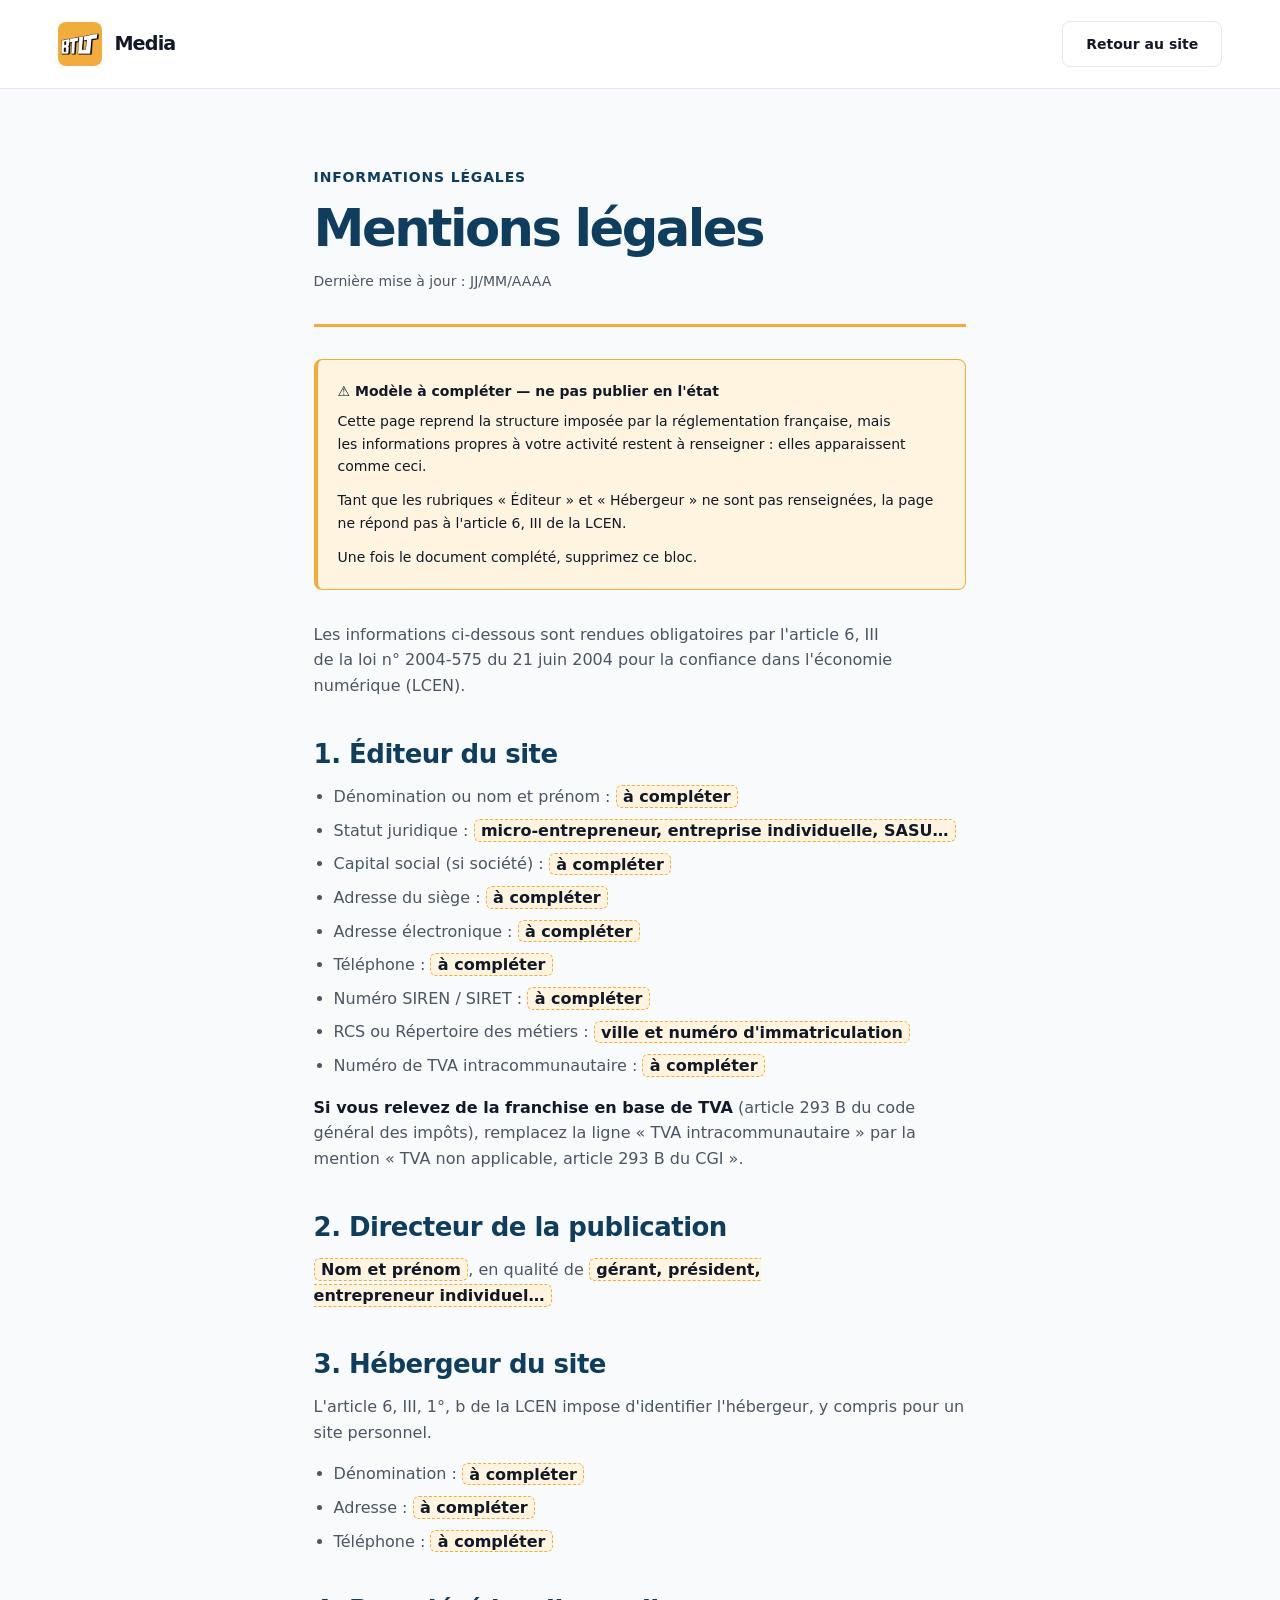
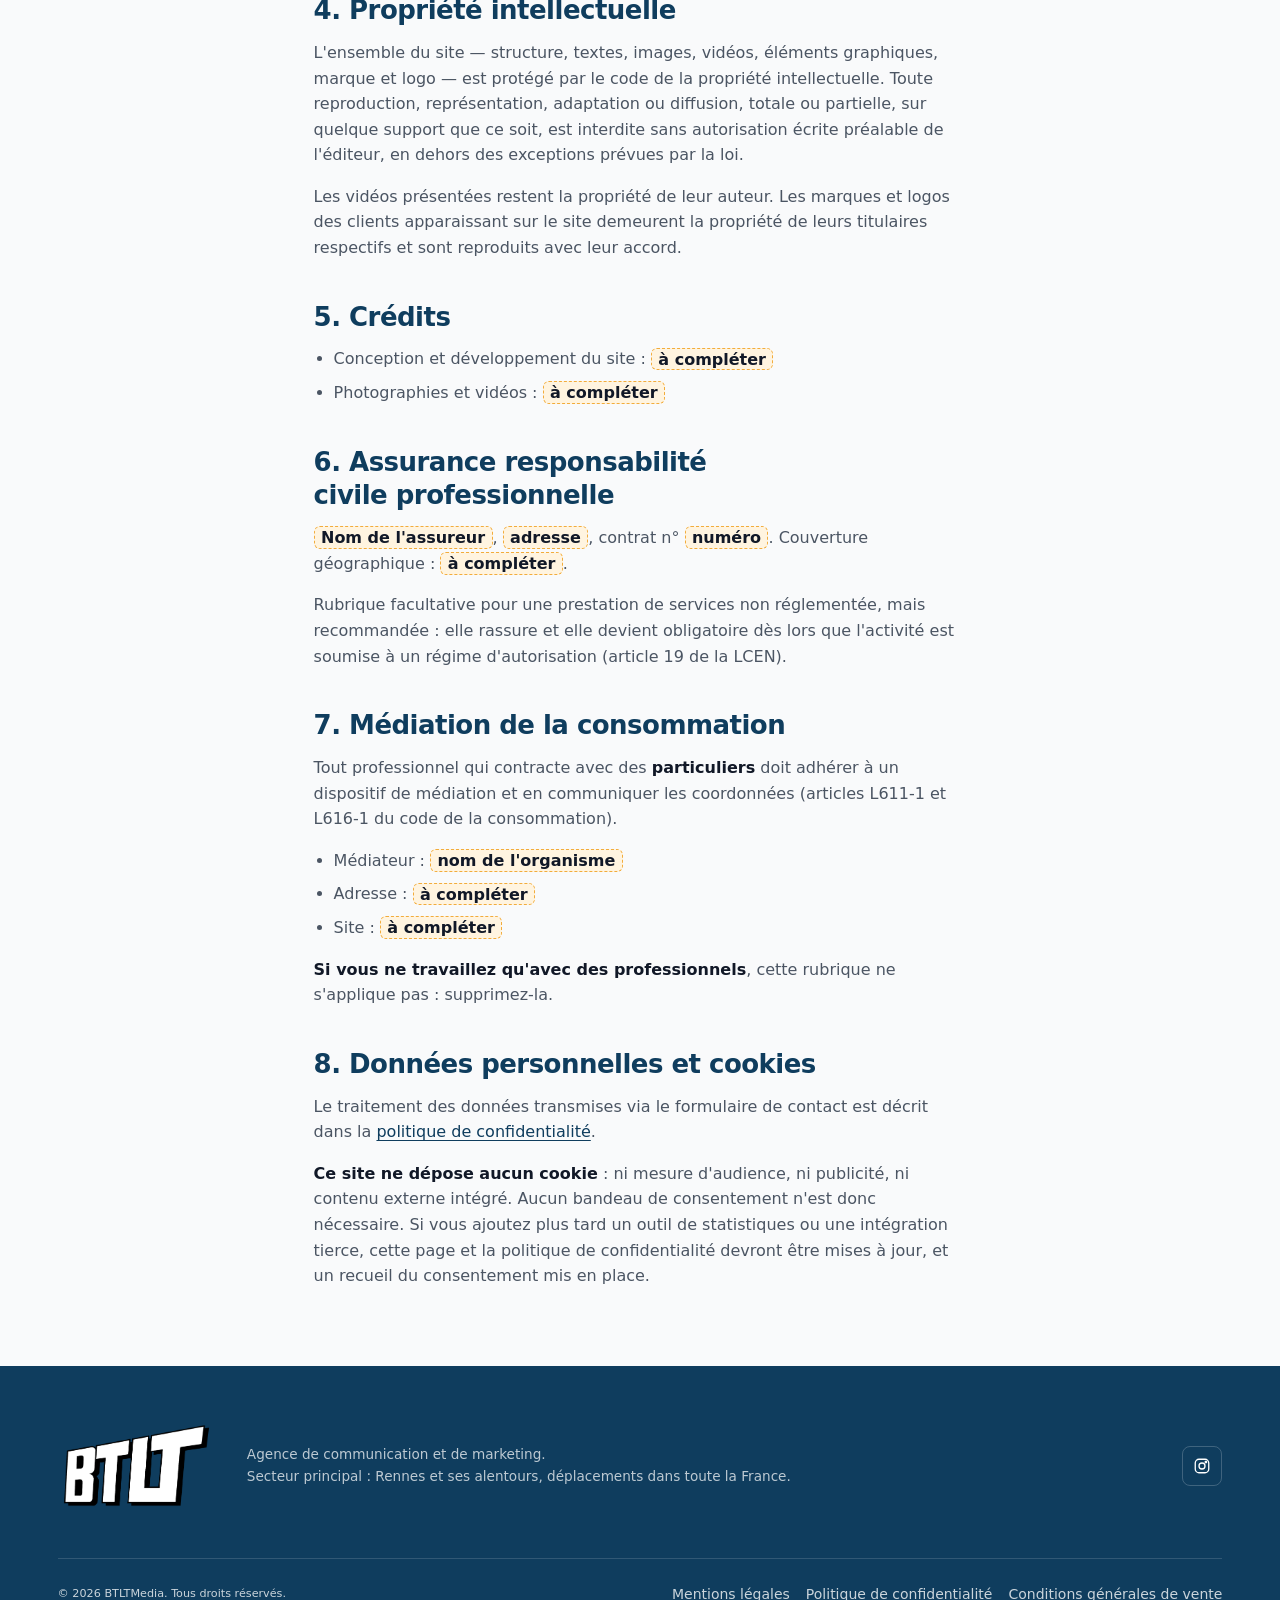
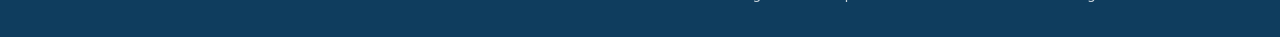
==== mentions-legales.html @ 1bee6423 "Add files via upload" ====
<!DOCTYPE html>
<html lang="fr" class="no-js">
<head>
  <meta charset="utf-8">
  <meta name="viewport" content="width=device-width, initial-scale=1">
  <title>Mentions légales — BTLTMedia</title>
  <meta name="description" content="Mentions légales du site BTLTMedia : éditeur, hébergeur, propriété intellectuelle.">
  <meta name="theme-color" content="#F2AC3C">
  <link rel="icon" href="assets/img/favicon.ico" sizes="32x32">
  <link rel="icon" href="assets/img/favicon-32.png" type="image/png" sizes="32x32">
  <link rel="apple-touch-icon" href="assets/img/favicon-180.png">
  <link rel="stylesheet" href="assets/css/main.css">
  <script>
    document.documentElement.classList.remove('no-js');
    document.documentElement.classList.add('js');
  </script>
</head>
<body class="page">

  <!-- =========================================================
       ⚠ MODÈLE À COMPLÉTER — NE PAS METTRE EN LIGNE TEL QUEL

       La structure suit ce que la loi française impose (les textes
       sont cités en regard de chaque rubrique), mais tout ce qui
       relève de votre identité, de votre activité et de vos
       conditions réelles est laissé en blanc, signalé par
       <span class="tbd">.

       Une page dont les mentions obligatoires sont vides n'est pas
       conforme : il faut les remplir. Et pour les CGV en
       particulier, faites relire le document par un professionnel
       du droit avant publication.

       Quand tout est complété : supprimer le bloc .legal-warning
       ci-dessous, ainsi que ce commentaire.
       ========================================================= -->

  <a class="skip-link" href="#contenu">Aller au contenu principal</a>

  <svg class="visually-hidden" aria-hidden="true" focusable="false" xmlns="http://www.w3.org/2000/svg">
    <symbol id="icon-instagram" viewBox="0 0 24 24" fill="none" stroke="currentColor" stroke-width="1.75" stroke-linecap="round" stroke-linejoin="round">
      <rect x="3" y="3" width="18" height="18" rx="5"></rect>
      <circle cx="12" cy="12" r="4"></circle>
      <circle cx="17.2" cy="6.8" r="1"></circle>
    </symbol>
  </svg>

  <header class="header">
    <div class="container header__inner">

      <a class="brand" href="index.html" aria-label="BTLTMedia, retour à l'accueil">
        <img class="brand__logo" src="assets/img/logo-btlt-carre.png" alt="" width="1024" height="1024">
        <span class="brand__name">Media</span>
      </a>

      <a class="btn btn--outline header__back" href="index.html">Retour au site</a>

    </div>
  </header>

  <main class="page__main" id="contenu">
    <section class="section">
      <div class="container container--narrow">

        <div class="legal__header">
          <span class="legal__eyebrow">Informations légales</span>
          <h1>Mentions légales</h1>
          <p class="legal__updated">
            Dernière mise à jour : <span class="tbd">JJ/MM/AAAA</span>
          </p>
        </div>

        <div class="legal-warning" role="note">
          <strong class="legal-warning__title">⚠ Modèle à compléter — ne pas publier en l'état</strong>
          <p>
            Cette page reprend la structure imposée par la réglementation
            française, mais les informations propres à votre activité restent
            à renseigner : elles apparaissent <span class="tbd">comme ceci</span>.
          </p>
          <p>
            Tant que les rubriques « Éditeur » et « Hébergeur » ne sont pas renseignées, la page ne répond pas à l'article 6, III de la LCEN.
          </p>
          <p>
            Une fois le document complété, supprimez ce bloc.
          </p>
        </div>

        <div class="legal">
          <p>
            Les informations ci-dessous sont rendues obligatoires par
            l'article 6, III de la loi n° 2004-575 du 21 juin 2004 pour la
            confiance dans l'économie numérique (LCEN).
          </p>

          <h2>1. Éditeur du site</h2>
          <ul>
            <li>Dénomination ou nom et prénom : <span class="tbd">à compléter</span></li>
            <li>Statut juridique : <span class="tbd">micro-entrepreneur, entreprise individuelle, SASU…</span></li>
            <li>Capital social (si société) : <span class="tbd">à compléter</span></li>
            <li>Adresse du siège : <span class="tbd">à compléter</span></li>
            <li>Adresse électronique : <span class="tbd">à compléter</span></li>
            <li>Téléphone : <span class="tbd">à compléter</span></li>
            <li>Numéro SIREN / SIRET : <span class="tbd">à compléter</span></li>
            <li>RCS ou Répertoire des métiers : <span class="tbd">ville et numéro d'immatriculation</span></li>
            <li>Numéro de TVA intracommunautaire : <span class="tbd">à compléter</span></li>
          </ul>
          <p>
            <strong>Si vous relevez de la franchise en base de TVA</strong>
            (article 293 B du code général des impôts), remplacez la ligne
            « TVA intracommunautaire » par la mention
            « TVA non applicable, article 293 B du CGI ».
          </p>

          <h2>2. Directeur de la publication</h2>
          <p>
            <span class="tbd">Nom et prénom</span>, en qualité de
            <span class="tbd">gérant, président, entrepreneur individuel…</span>
          </p>

          <h2>3. Hébergeur du site</h2>
          <p>
            L'article 6, III, 1°, b de la LCEN impose d'identifier
            l'hébergeur, y compris pour un site personnel.
          </p>
          <ul>
            <li>Dénomination : <span class="tbd">à compléter</span></li>
            <li>Adresse : <span class="tbd">à compléter</span></li>
            <li>Téléphone : <span class="tbd">à compléter</span></li>
          </ul>

          <h2>4. Propriété intellectuelle</h2>
          <p>
            L'ensemble du site — structure, textes, images, vidéos, éléments
            graphiques, marque et logo — est protégé par le code de la
            propriété intellectuelle. Toute reproduction, représentation,
            adaptation ou diffusion, totale ou partielle, sur quelque support
            que ce soit, est interdite sans autorisation écrite préalable de
            l'éditeur, en dehors des exceptions prévues par la loi.
          </p>
          <p>
            Les vidéos présentées restent la propriété de leur auteur. Les
            marques et logos des clients apparaissant sur le site demeurent la
            propriété de leurs titulaires respectifs et sont reproduits avec
            leur accord.
          </p>

          <h2>5. Crédits</h2>
          <ul>
            <li>Conception et développement du site : <span class="tbd">à compléter</span></li>
            <li>Photographies et vidéos : <span class="tbd">à compléter</span></li>
          </ul>

          <h2>6. Assurance responsabilité civile professionnelle</h2>
          <p>
            <span class="tbd">Nom de l'assureur</span>,
            <span class="tbd">adresse</span>, contrat n°
            <span class="tbd">numéro</span>. Couverture géographique :
            <span class="tbd">à compléter</span>.
          </p>
          <p>
            Rubrique facultative pour une prestation de services non
            réglementée, mais recommandée : elle rassure et elle devient
            obligatoire dès lors que l'activité est soumise à un régime
            d'autorisation (article 19 de la LCEN).
          </p>

          <h2>7. Médiation de la consommation</h2>
          <p>
            Tout professionnel qui contracte avec des <strong>particuliers</strong>
            doit adhérer à un dispositif de médiation et en communiquer les
            coordonnées (articles L611-1 et L616-1 du code de la consommation).
          </p>
          <ul>
            <li>Médiateur : <span class="tbd">nom de l'organisme</span></li>
            <li>Adresse : <span class="tbd">à compléter</span></li>
            <li>Site : <span class="tbd">à compléter</span></li>
          </ul>
          <p>
            <strong>Si vous ne travaillez qu'avec des professionnels</strong>,
            cette rubrique ne s'applique pas : supprimez-la.
          </p>

          <h2>8. Données personnelles et cookies</h2>
          <p>
            Le traitement des données transmises via le formulaire de contact
            est décrit dans la
            <a href="politique-de-confidentialite.html">politique de confidentialité</a>.
          </p>
          <p>
            <strong>Ce site ne dépose aucun cookie</strong> : ni mesure
            d'audience, ni publicité, ni contenu externe intégré. Aucun bandeau
            de consentement n'est donc nécessaire. Si vous ajoutez plus tard un
            outil de statistiques ou une intégration tierce, cette page et la
            politique de confidentialité devront être mises à jour, et un
            recueil du consentement mis en place.
          </p>

        </div>

      </div>
    </section>
  </main>

  <footer class="footer">
    <div class="container">

      <div class="footer__top">

        <a class="brand brand--footer" href="index.html" aria-label="BTLTMedia, retour à l'accueil">
          <img class="brand__logo brand__logo--wide" src="assets/img/logo-btlt-blanc.png" alt="" width="906" height="507">
          <span class="visually-hidden">BTLTMedia</span>
        </a>

        <p class="footer__tagline">
          Agence de communication et de marketing. <br>
          Secteur principal : Rennes et ses alentours,
          déplacements dans toute la France.
        </p>

        <ul class="footer__social">
          <li>
            <a class="social-link" href="https://www.instagram.com/btlt.media/" target="_blank" rel="noopener" aria-label="Instagram (nouvelle fenêtre)">
              <svg aria-hidden="true" focusable="false"><use href="#icon-instagram"></use></svg>
            </a>
          </li>
        </ul>

      </div>

      <div class="footer__bottom">
        <p>&copy; <span>2026</span> BTLTMedia. Tous droits réservés.</p>
        <ul class="footer__legal">
          <li><a class="footer__link" href="mentions-legales.html">Mentions légales</a></li>
          <li><a class="footer__link" href="politique-de-confidentialite.html">Politique de confidentialité</a></li>
          <li><a class="footer__link" href="conditions-generales-de-vente.html">Conditions générales de vente</a></li>
        </ul>
      </div>

    </div>
  </footer>

</body>
</html>
---- assets/css/main.css ----
/* =============================================================
   Point d'entree des styles
   Ordre : tokens -> reset -> base -> layout -> composants -> sections
   (Pour la production, ces fichiers peuvent etre concatenes
   ou compiles pour eviter les requetes @import.)
   ============================================================= */

/* Base */
@import url("base/tokens.css");
@import url("base/reset.css");
@import url("base/base.css");
@import url("base/layout.css");

/* Composants reutilisables */
@import url("components/button.css");
@import url("components/badge.css");
@import url("components/card.css");
@import url("components/media.css");
@import url("components/accordion.css");
@import url("components/form.css");
@import url("components/video.css");

/* Sections de la page */
@import url("sections/header.css");
@import url("sections/hero.css");
@import url("sections/trust.css");
@import url("sections/content.css");
@import url("sections/process.css");
@import url("sections/cta.css");
@import url("sections/faq.css");
@import url("sections/footer.css");
@import url("sections/legal.css");

/* Direction artistique V2 — palette et contenu conservés. */
@import url("v2.css");
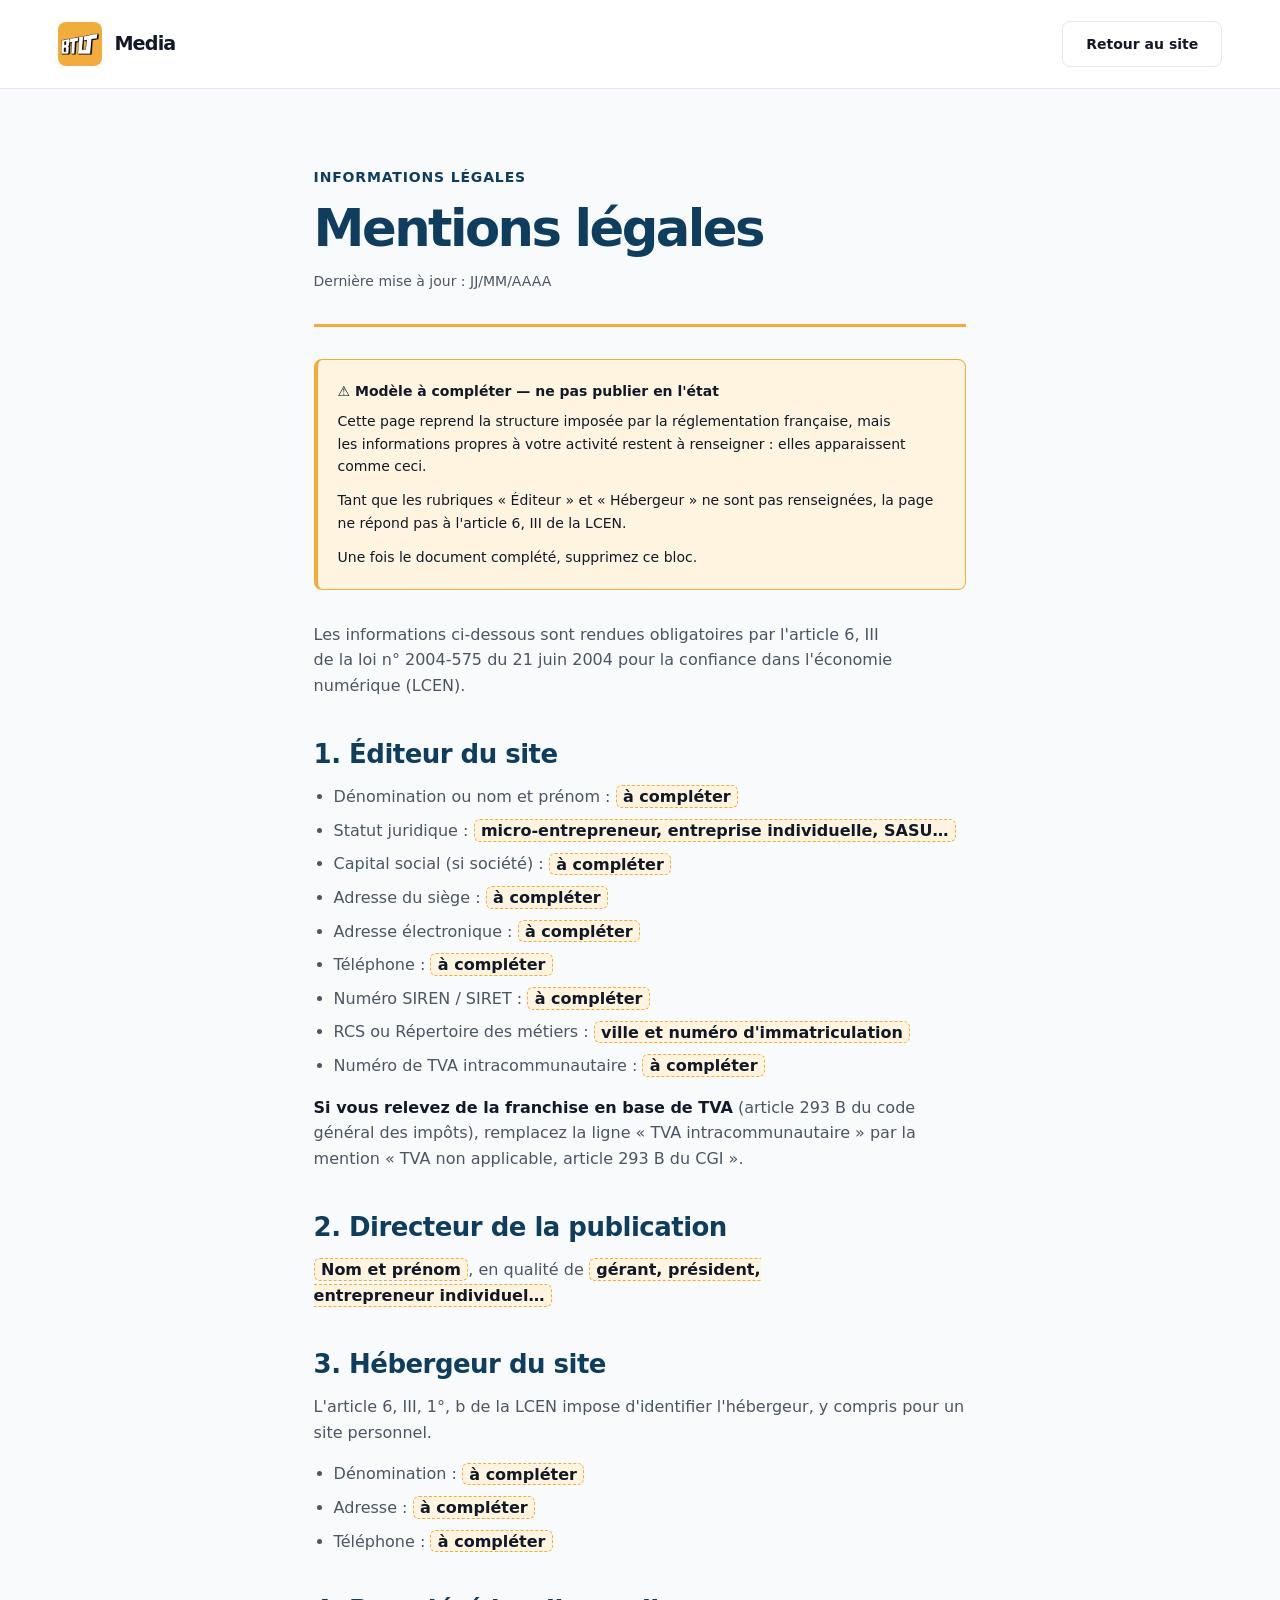
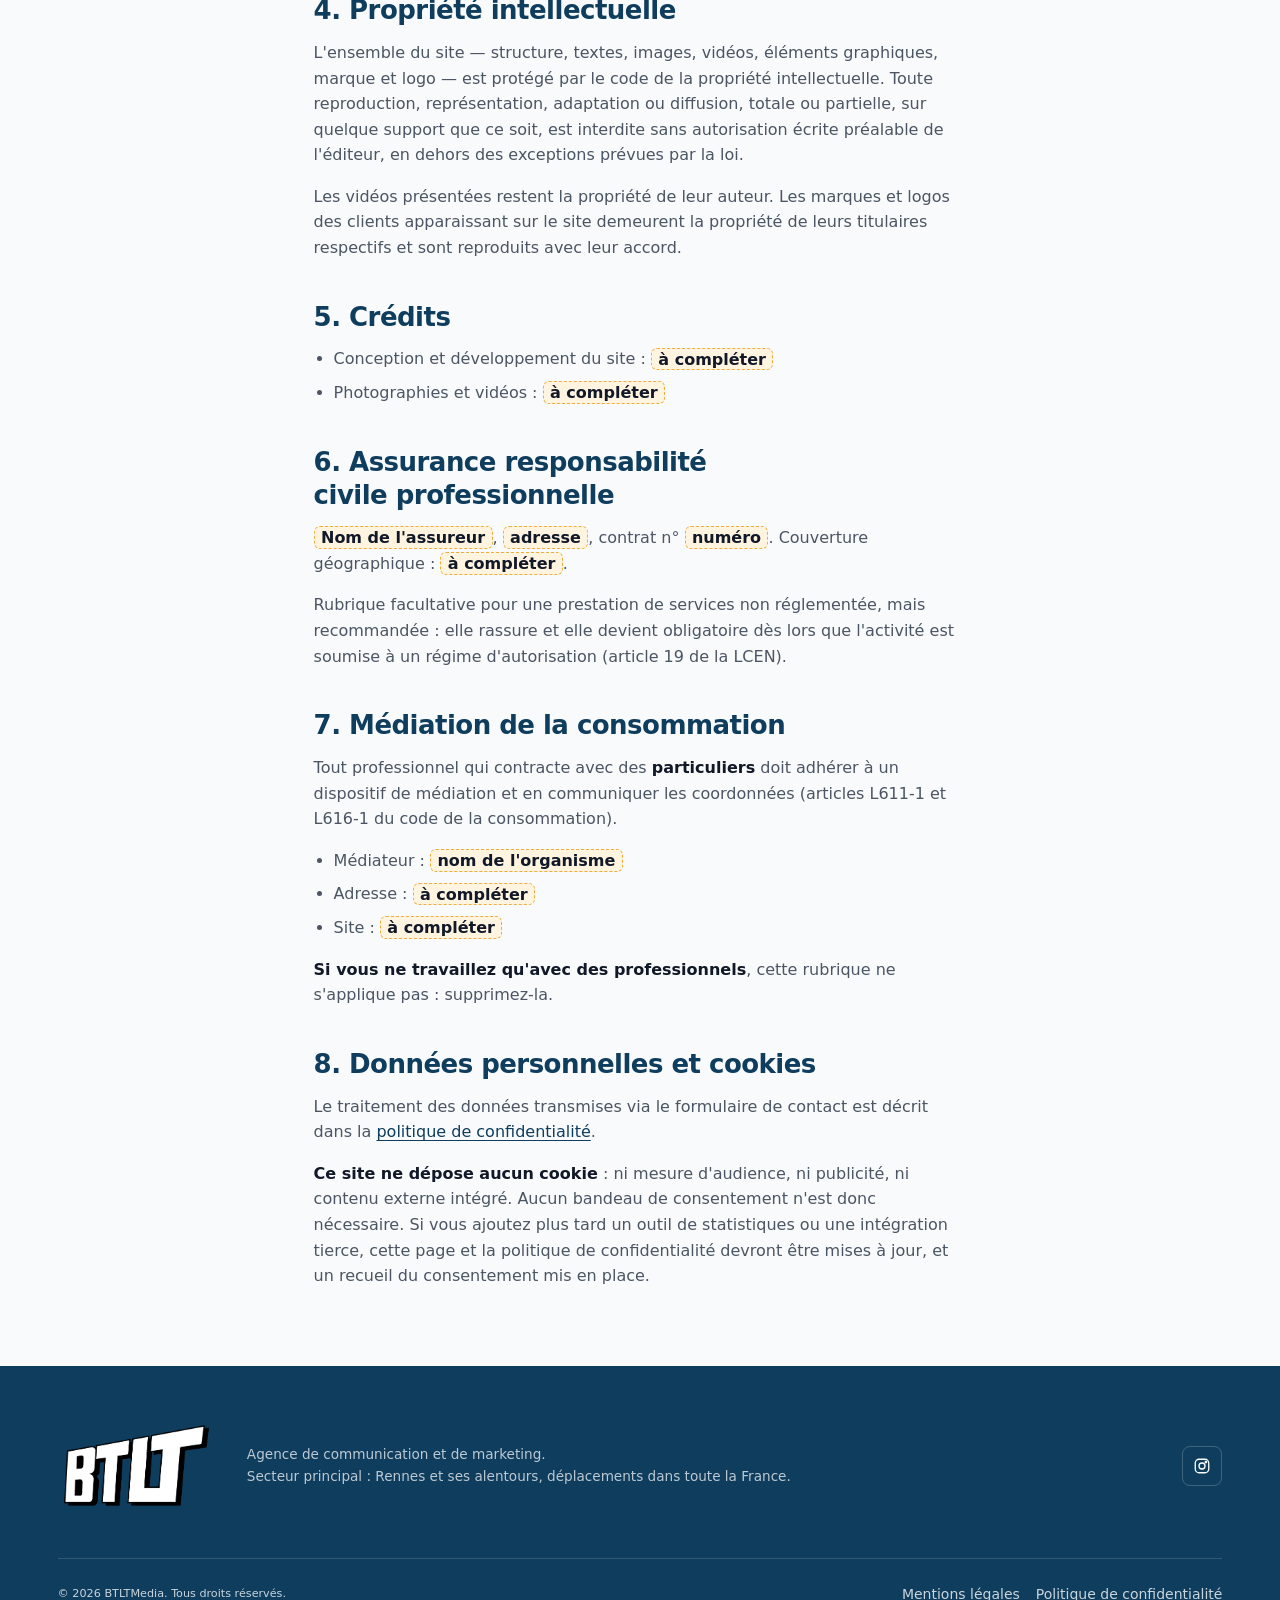
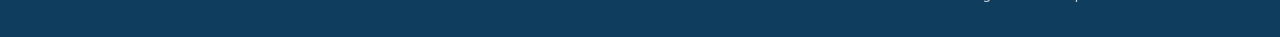
==== commit 4fbfea4a: "Add files via upload" ====
--- a/mentions-legales.html
+++ b/mentions-legales.html
@@ -232,7 +232,6 @@
         <ul class="footer__legal">
           <li><a class="footer__link" href="mentions-legales.html">Mentions légales</a></li>
           <li><a class="footer__link" href="politique-de-confidentialite.html">Politique de confidentialité</a></li>
-          <li><a class="footer__link" href="conditions-generales-de-vente.html">Conditions générales de vente</a></li>
         </ul>
       </div>
 
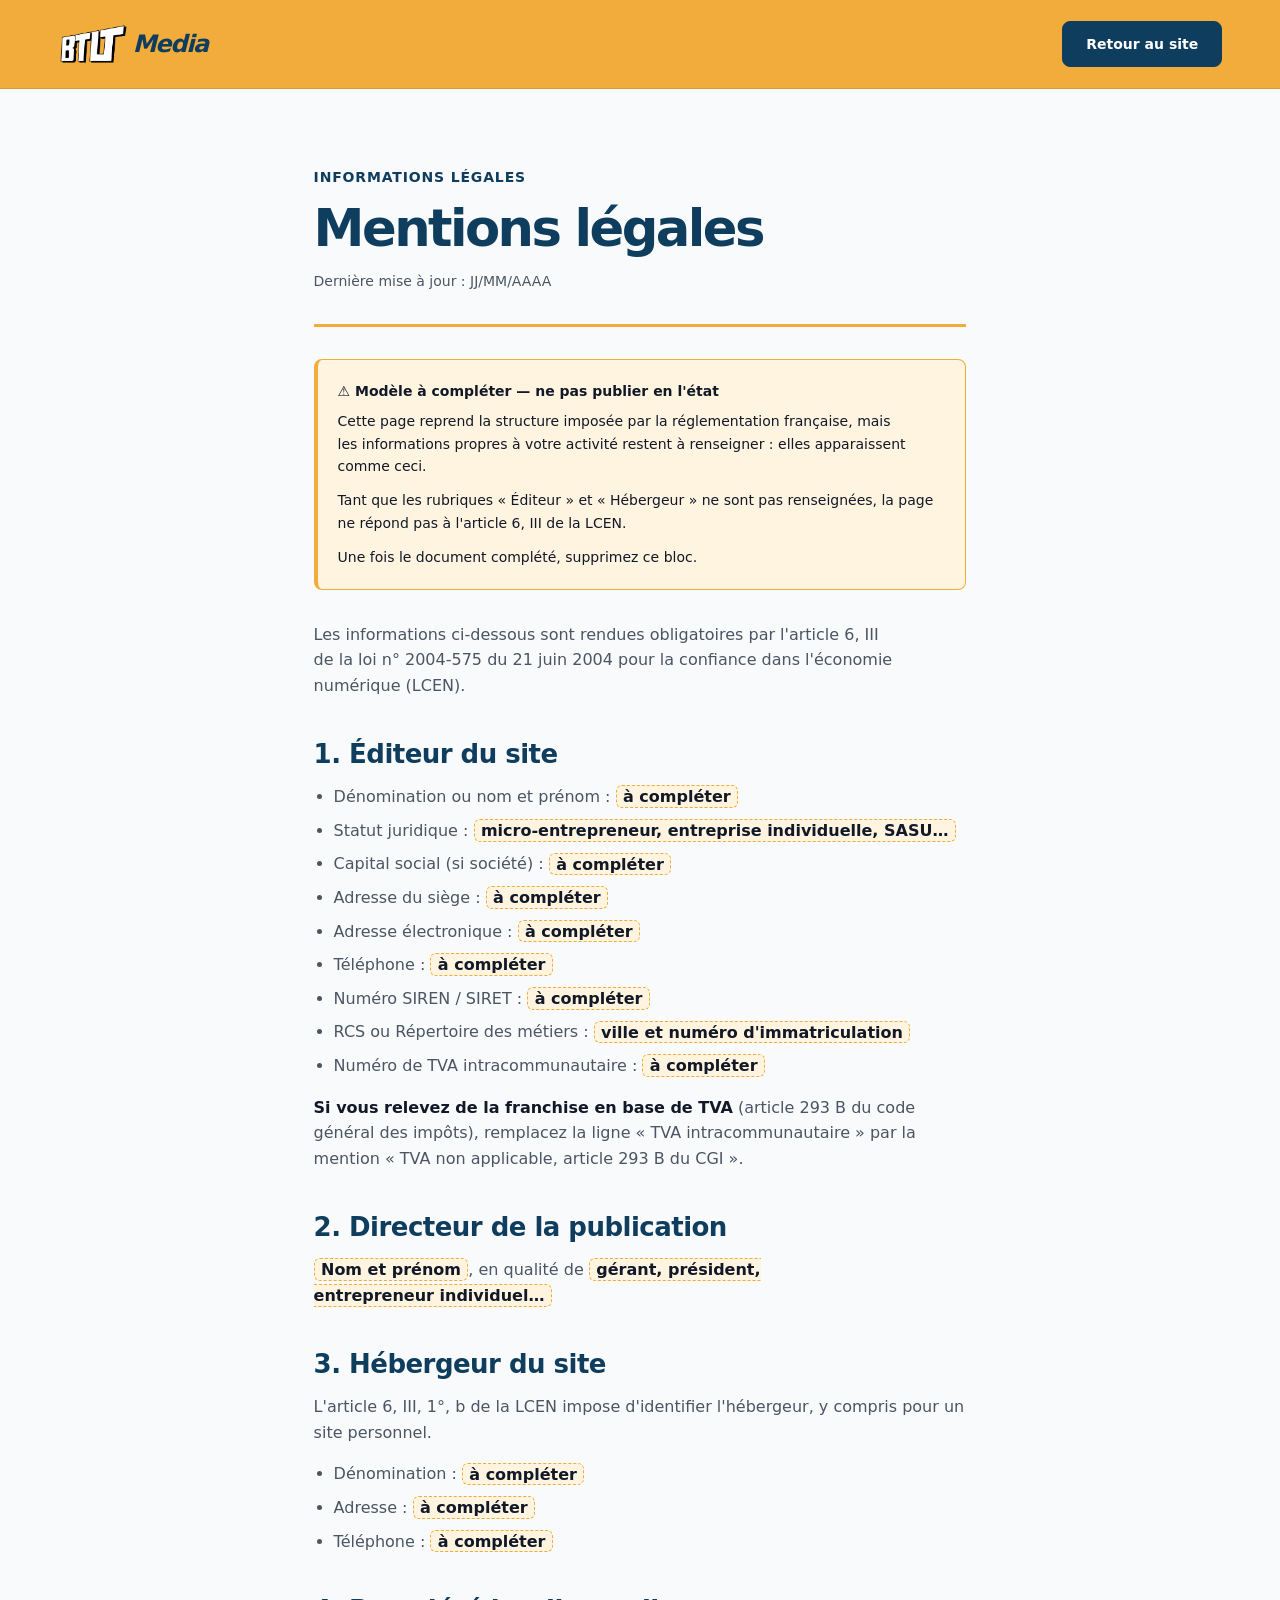
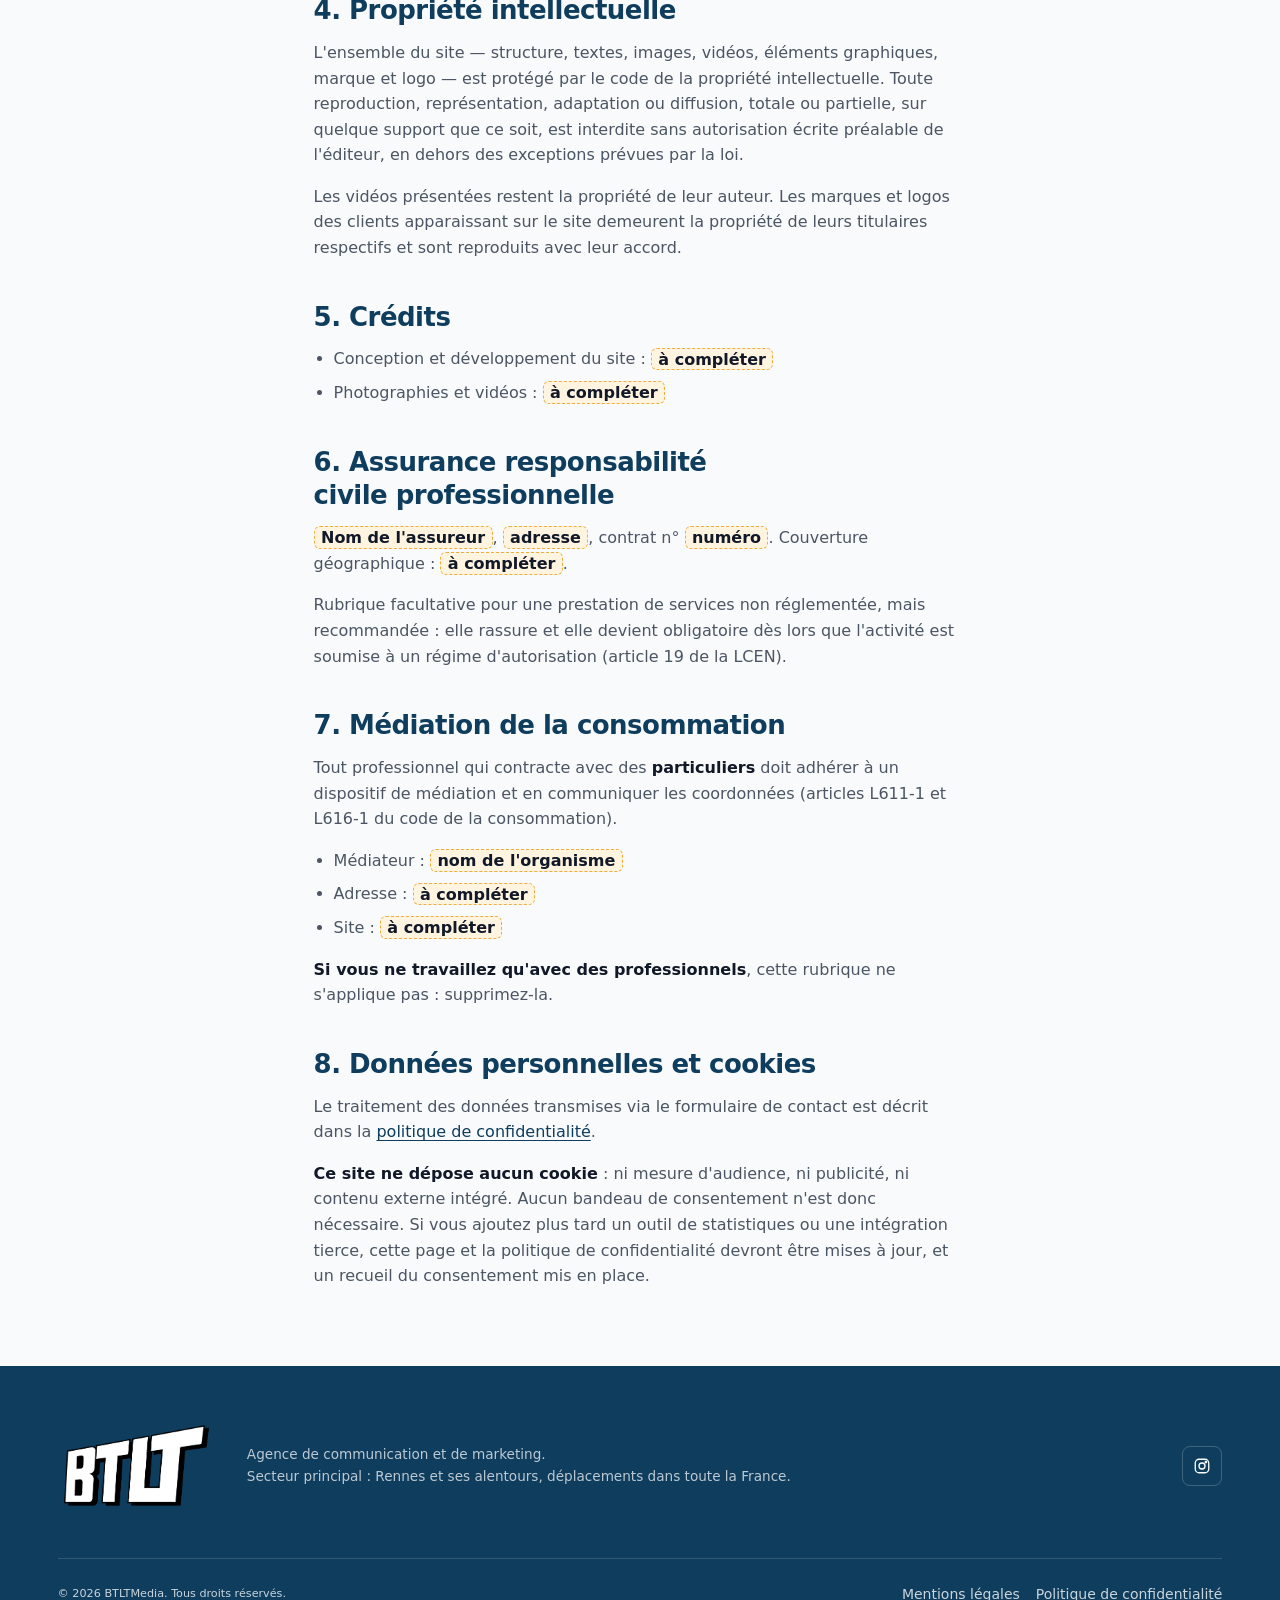
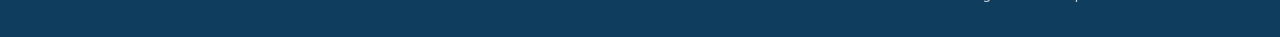
==== commit 9e5a862d: "Add files via upload" ====
--- a/mentions-legales.html
+++ b/mentions-legales.html
@@ -49,7 +49,7 @@
     <div class="container header__inner">
 
       <a class="brand" href="index.html" aria-label="BTLTMedia, retour à l'accueil">
-        <img class="brand__logo" src="assets/img/logo-btlt-carre.png" alt="" width="1024" height="1024">
+        <img class="brand__logo" src="assets/img/logo-btlt-blanc.png" alt="" width="906" height="507">
         <span class="brand__name">Media</span>
       </a>
 
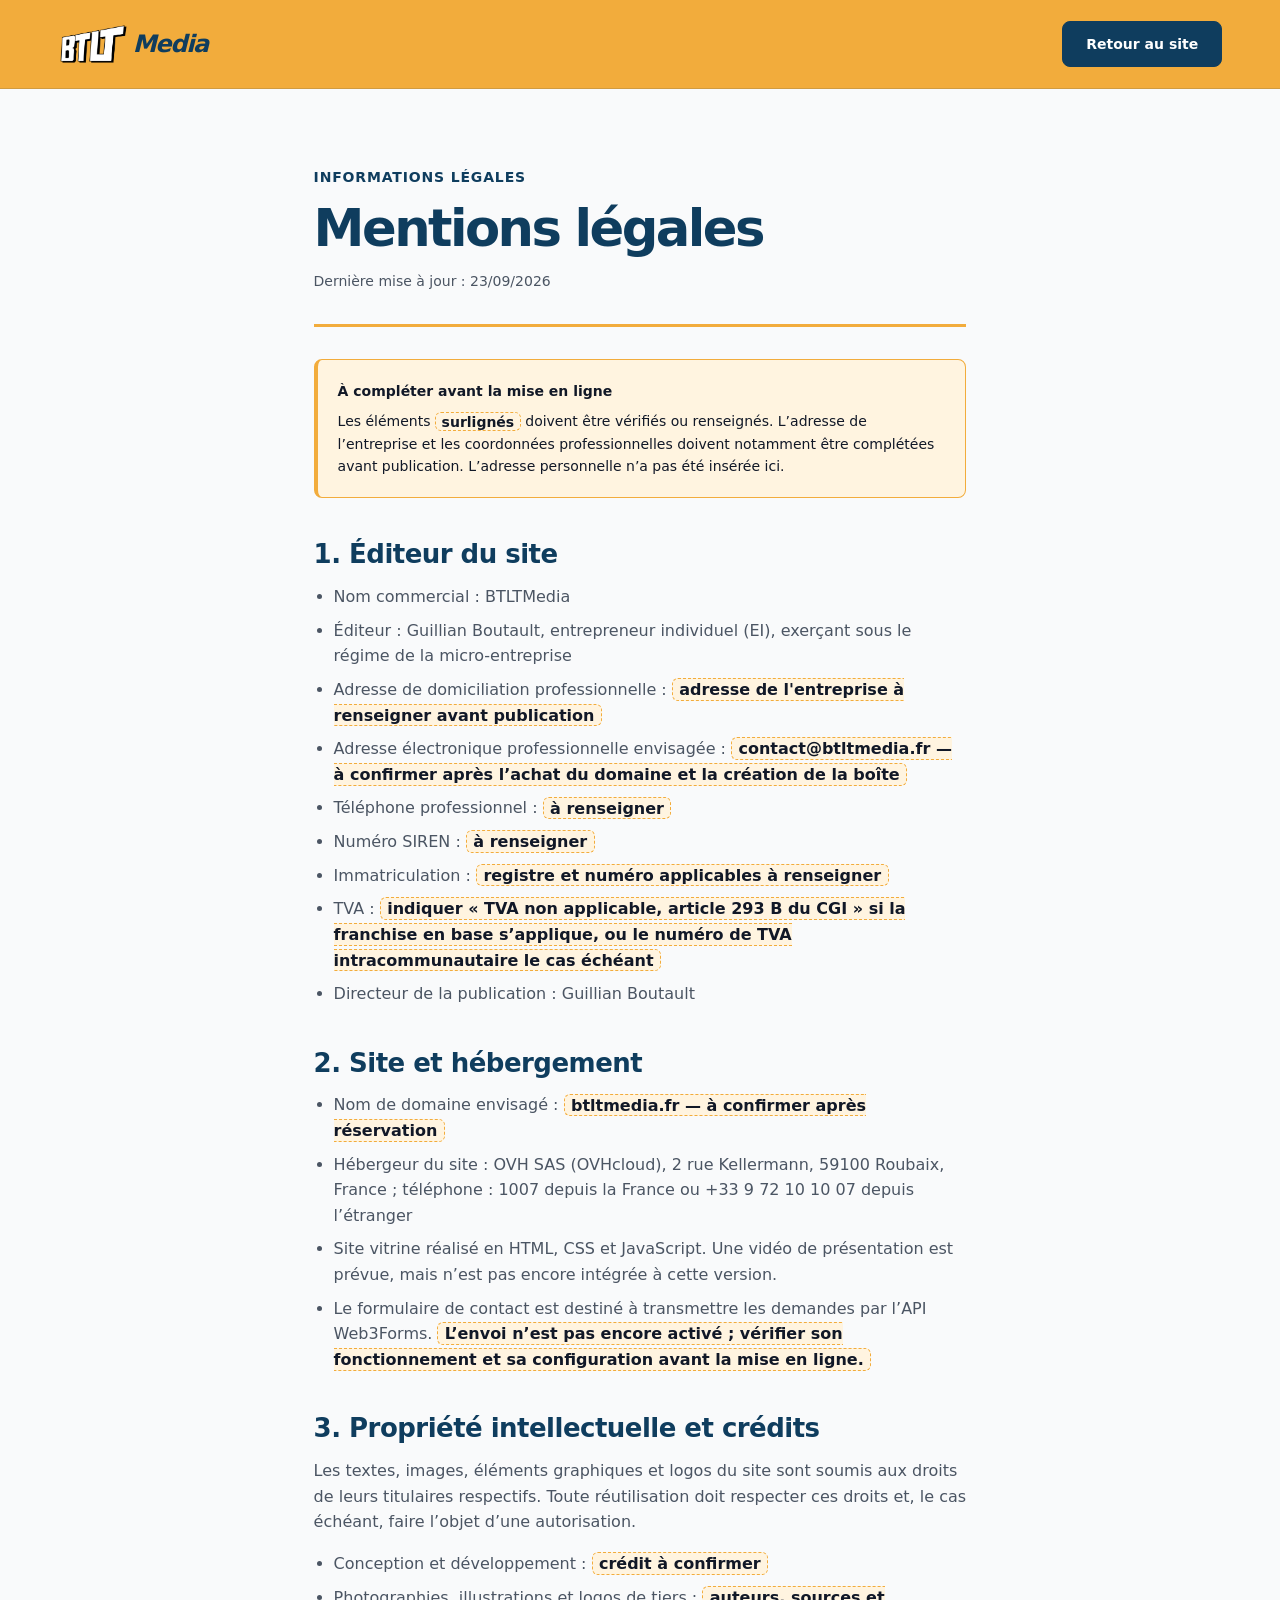
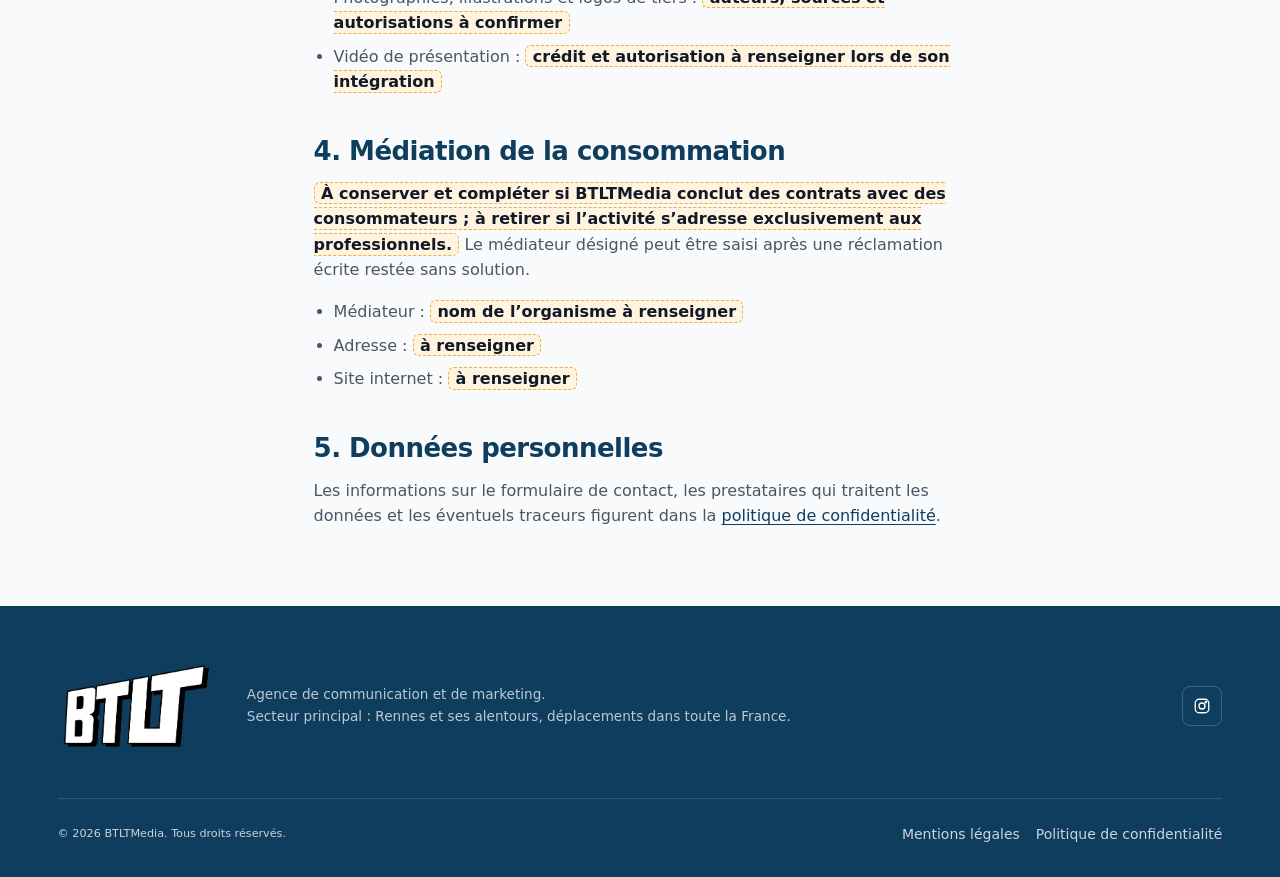
==== commit 029567fc: "Add files via upload" ====
--- a/mentions-legales.html
+++ b/mentions-legales.html
@@ -17,23 +17,7 @@
 </head>
 <body class="page">
 
-  <!-- =========================================================
-       ⚠ MODÈLE À COMPLÉTER — NE PAS METTRE EN LIGNE TEL QUEL
-
-       La structure suit ce que la loi française impose (les textes
-       sont cités en regard de chaque rubrique), mais tout ce qui
-       relève de votre identité, de votre activité et de vos
-       conditions réelles est laissé en blanc, signalé par
-       <span class="tbd">.
-
-       Une page dont les mentions obligatoires sont vides n'est pas
-       conforme : il faut les remplir. Et pour les CGV en
-       particulier, faites relire le document par un professionnel
-       du droit avant publication.
-
-       Quand tout est complété : supprimer le bloc .legal-warning
-       ci-dessous, ainsi que ce commentaire.
-       ========================================================= -->
+  <!-- Les éléments à confirmer avant publication sont signalés dans la page. -->
 
   <a class="skip-link" href="#contenu">Aller au contenu principal</a>
 
@@ -66,134 +50,55 @@
           <span class="legal__eyebrow">Informations légales</span>
           <h1>Mentions légales</h1>
           <p class="legal__updated">
-            Dernière mise à jour : <span class="tbd">JJ/MM/AAAA</span>
+            Dernière mise à jour : 23/09/2026
           </p>
         </div>
 
         <div class="legal-warning" role="note">
-          <strong class="legal-warning__title">⚠ Modèle à compléter — ne pas publier en l'état</strong>
-          <p>
-            Cette page reprend la structure imposée par la réglementation
-            française, mais les informations propres à votre activité restent
-            à renseigner : elles apparaissent <span class="tbd">comme ceci</span>.
-          </p>
-          <p>
-            Tant que les rubriques « Éditeur » et « Hébergeur » ne sont pas renseignées, la page ne répond pas à l'article 6, III de la LCEN.
-          </p>
-          <p>
-            Une fois le document complété, supprimez ce bloc.
-          </p>
+          <strong class="legal-warning__title">À compléter avant la mise en ligne</strong>
+          <p>Les éléments <span class="tbd">surlignés</span> doivent être vérifiés ou renseignés. L’adresse de l’entreprise et les coordonnées professionnelles doivent notamment être complétées avant publication. L’adresse personnelle n’a pas été insérée ici.</p>
         </div>
 
         <div class="legal">
-          <p>
-            Les informations ci-dessous sont rendues obligatoires par
-            l'article 6, III de la loi n° 2004-575 du 21 juin 2004 pour la
-            confiance dans l'économie numérique (LCEN).
-          </p>
-
           <h2>1. Éditeur du site</h2>
           <ul>
-            <li>Dénomination ou nom et prénom : <span class="tbd">à compléter</span></li>
-            <li>Statut juridique : <span class="tbd">micro-entrepreneur, entreprise individuelle, SASU…</span></li>
-            <li>Capital social (si société) : <span class="tbd">à compléter</span></li>
-            <li>Adresse du siège : <span class="tbd">à compléter</span></li>
-            <li>Adresse électronique : <span class="tbd">à compléter</span></li>
-            <li>Téléphone : <span class="tbd">à compléter</span></li>
-            <li>Numéro SIREN / SIRET : <span class="tbd">à compléter</span></li>
-            <li>RCS ou Répertoire des métiers : <span class="tbd">ville et numéro d'immatriculation</span></li>
-            <li>Numéro de TVA intracommunautaire : <span class="tbd">à compléter</span></li>
-          </ul>
-          <p>
-            <strong>Si vous relevez de la franchise en base de TVA</strong>
-            (article 293 B du code général des impôts), remplacez la ligne
-            « TVA intracommunautaire » par la mention
-            « TVA non applicable, article 293 B du CGI ».
-          </p>
-
-          <h2>2. Directeur de la publication</h2>
-          <p>
-            <span class="tbd">Nom et prénom</span>, en qualité de
-            <span class="tbd">gérant, président, entrepreneur individuel…</span>
-          </p>
-
-          <h2>3. Hébergeur du site</h2>
-          <p>
-            L'article 6, III, 1°, b de la LCEN impose d'identifier
-            l'hébergeur, y compris pour un site personnel.
-          </p>
-          <ul>
-            <li>Dénomination : <span class="tbd">à compléter</span></li>
-            <li>Adresse : <span class="tbd">à compléter</span></li>
-            <li>Téléphone : <span class="tbd">à compléter</span></li>
+            <li>Nom commercial : BTLTMedia</li>
+            <li>Éditeur : Guillian Boutault, entrepreneur individuel (EI), exerçant sous le régime de la micro-entreprise</li>
+            <li>Adresse de domiciliation professionnelle : <span class="tbd">adresse de l'entreprise à renseigner avant publication</span></li>
+            <li>Adresse électronique professionnelle envisagée : <span class="tbd">contact@btltmedia.fr — à confirmer après l’achat du domaine et la création de la boîte</span></li>
+            <li>Téléphone professionnel : <span class="tbd">à renseigner</span></li>
+            <li>Numéro SIREN : <span class="tbd">à renseigner</span></li>
+            <li>Immatriculation : <span class="tbd">registre et numéro applicables à renseigner</span></li>
+            <li>TVA : <span class="tbd">indiquer « TVA non applicable, article 293 B du CGI » si la franchise en base s’applique, ou le numéro de TVA intracommunautaire le cas échéant</span></li>
+            <li>Directeur de la publication : Guillian Boutault</li>
           </ul>
 
-          <h2>4. Propriété intellectuelle</h2>
-          <p>
-            L'ensemble du site — structure, textes, images, vidéos, éléments
-            graphiques, marque et logo — est protégé par le code de la
-            propriété intellectuelle. Toute reproduction, représentation,
-            adaptation ou diffusion, totale ou partielle, sur quelque support
-            que ce soit, est interdite sans autorisation écrite préalable de
-            l'éditeur, en dehors des exceptions prévues par la loi.
-          </p>
-          <p>
-            Les vidéos présentées restent la propriété de leur auteur. Les
-            marques et logos des clients apparaissant sur le site demeurent la
-            propriété de leurs titulaires respectifs et sont reproduits avec
-            leur accord.
-          </p>
-
-          <h2>5. Crédits</h2>
+          <h2>2. Site et hébergement</h2>
           <ul>
-            <li>Conception et développement du site : <span class="tbd">à compléter</span></li>
-            <li>Photographies et vidéos : <span class="tbd">à compléter</span></li>
+            <li>Nom de domaine envisagé : <span class="tbd">btltmedia.fr — à confirmer après réservation</span></li>
+            <li>Hébergeur du site : OVH SAS (OVHcloud), 2 rue Kellermann, 59100 Roubaix, France ; téléphone : 1007 depuis la France ou +33 9 72 10 10 07 depuis l’étranger</li>
+            <li>Site vitrine réalisé en HTML, CSS et JavaScript. Une vidéo de présentation est prévue, mais n’est pas encore intégrée à cette version.</li>
+            <li>Le formulaire de contact est destiné à transmettre les demandes par l’API Web3Forms. <span class="tbd">L’envoi n’est pas encore activé ; vérifier son fonctionnement et sa configuration avant la mise en ligne.</span></li>
           </ul>
 
-          <h2>6. Assurance responsabilité civile professionnelle</h2>
-          <p>
-            <span class="tbd">Nom de l'assureur</span>,
-            <span class="tbd">adresse</span>, contrat n°
-            <span class="tbd">numéro</span>. Couverture géographique :
-            <span class="tbd">à compléter</span>.
-          </p>
-          <p>
-            Rubrique facultative pour une prestation de services non
-            réglementée, mais recommandée : elle rassure et elle devient
-            obligatoire dès lors que l'activité est soumise à un régime
-            d'autorisation (article 19 de la LCEN).
-          </p>
+          <h2>3. Propriété intellectuelle et crédits</h2>
+          <p>Les textes, images, éléments graphiques et logos du site sont soumis aux droits de leurs titulaires respectifs. Toute réutilisation doit respecter ces droits et, le cas échéant, faire l’objet d’une autorisation.</p>
+          <ul>
+            <li>Conception et développement : <span class="tbd">crédit à confirmer</span></li>
+            <li>Photographies, illustrations et logos de tiers : <span class="tbd">auteurs, sources et autorisations à confirmer</span></li>
+            <li>Vidéo de présentation : <span class="tbd">crédit et autorisation à renseigner lors de son intégration</span></li>
+          </ul>
 
-          <h2>7. Médiation de la consommation</h2>
-          <p>
-            Tout professionnel qui contracte avec des <strong>particuliers</strong>
-            doit adhérer à un dispositif de médiation et en communiquer les
-            coordonnées (articles L611-1 et L616-1 du code de la consommation).
-          </p>
+          <h2>4. Médiation de la consommation</h2>
+          <p><span class="tbd">À conserver et compléter si BTLTMedia conclut des contrats avec des consommateurs ; à retirer si l’activité s’adresse exclusivement aux professionnels.</span> Le médiateur désigné peut être saisi après une réclamation écrite restée sans solution.</p>
           <ul>
-            <li>Médiateur : <span class="tbd">nom de l'organisme</span></li>
-            <li>Adresse : <span class="tbd">à compléter</span></li>
-            <li>Site : <span class="tbd">à compléter</span></li>
+            <li>Médiateur : <span class="tbd">nom de l’organisme à renseigner</span></li>
+            <li>Adresse : <span class="tbd">à renseigner</span></li>
+            <li>Site internet : <span class="tbd">à renseigner</span></li>
           </ul>
-          <p>
-            <strong>Si vous ne travaillez qu'avec des professionnels</strong>,
-            cette rubrique ne s'applique pas : supprimez-la.
-          </p>
 
-          <h2>8. Données personnelles et cookies</h2>
-          <p>
-            Le traitement des données transmises via le formulaire de contact
-            est décrit dans la
-            <a href="politique-de-confidentialite.html">politique de confidentialité</a>.
-          </p>
-          <p>
-            <strong>Ce site ne dépose aucun cookie</strong> : ni mesure
-            d'audience, ni publicité, ni contenu externe intégré. Aucun bandeau
-            de consentement n'est donc nécessaire. Si vous ajoutez plus tard un
-            outil de statistiques ou une intégration tierce, cette page et la
-            politique de confidentialité devront être mises à jour, et un
-            recueil du consentement mis en place.
-          </p>
+          <h2>5. Données personnelles</h2>
+          <p>Les informations sur le formulaire de contact, les prestataires qui traitent les données et les éventuels traceurs figurent dans la <a href="politique-de-confidentialite.html">politique de confidentialité</a>.</p>
 
         </div>
 
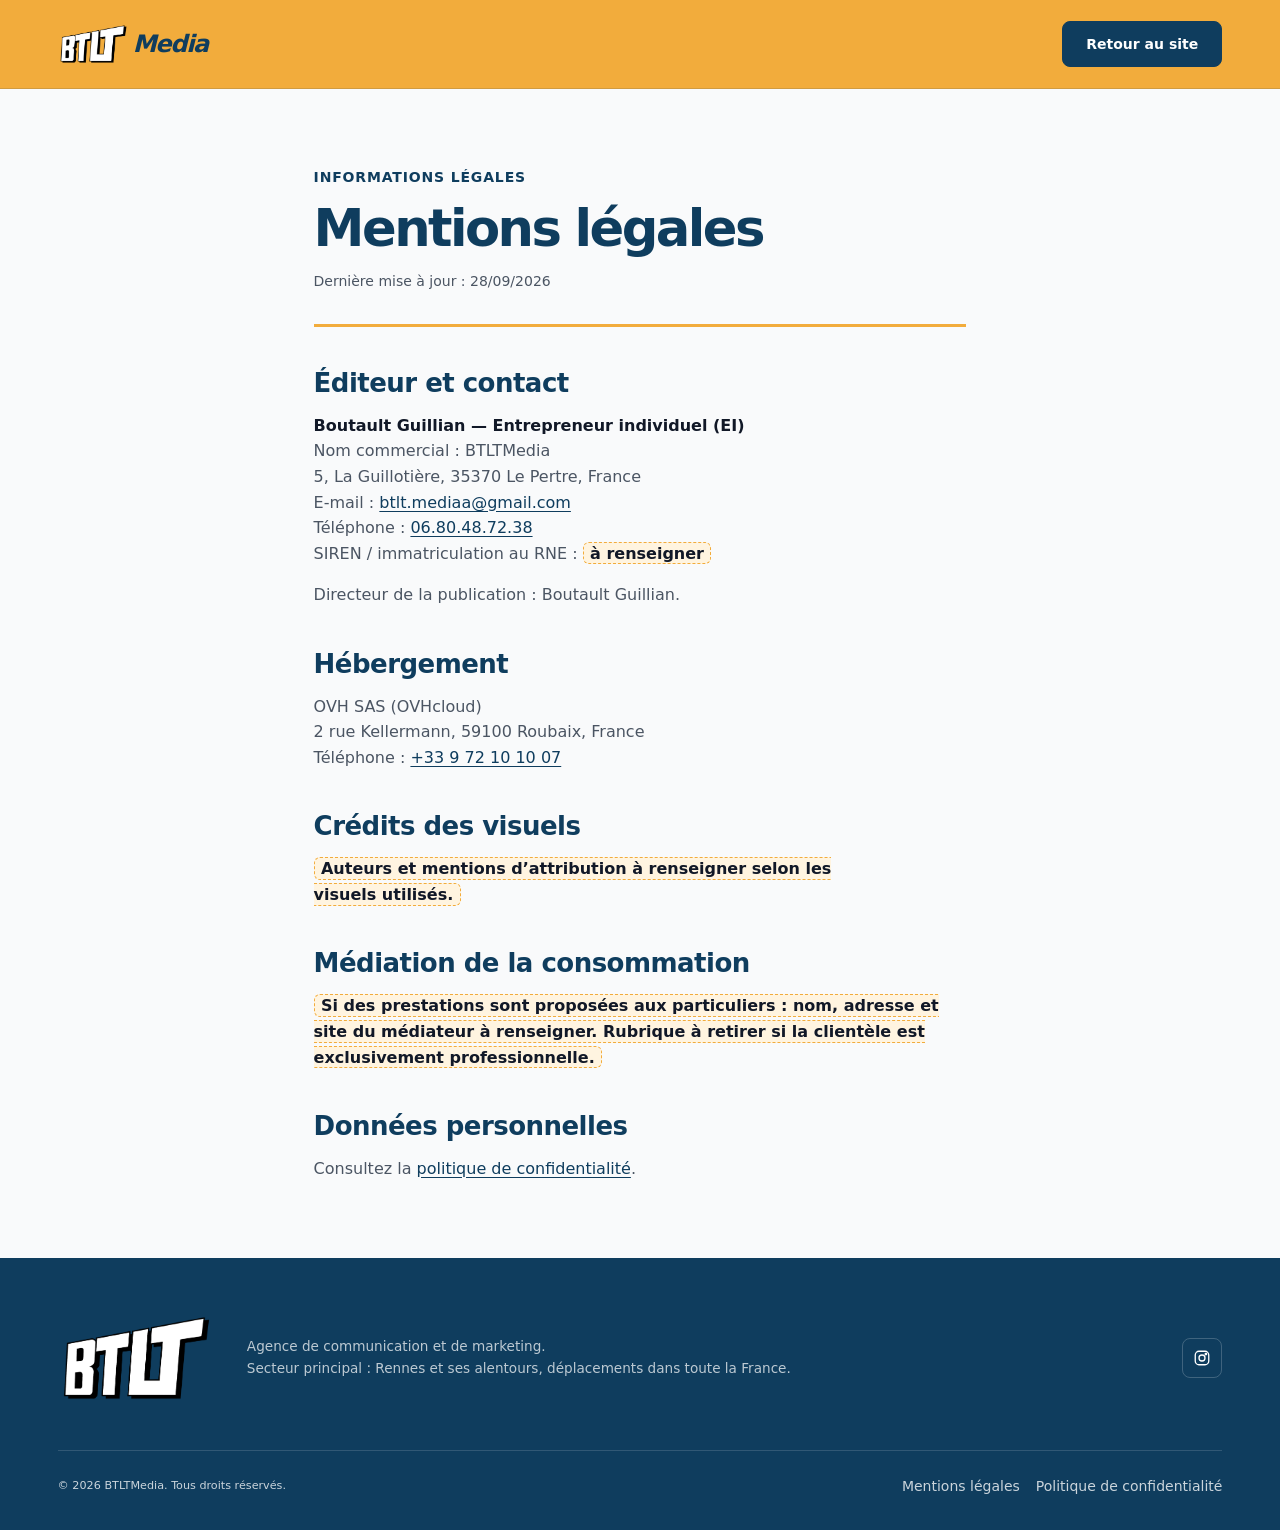
==== commit 19f617d7: "Add files via upload" ====
--- a/mentions-legales.html
+++ b/mentions-legales.html
@@ -4,7 +4,7 @@
   <meta charset="utf-8">
   <meta name="viewport" content="width=device-width, initial-scale=1">
   <title>Mentions légales — BTLTMedia</title>
-  <meta name="description" content="Mentions légales du site BTLTMedia : éditeur, hébergeur, propriété intellectuelle.">
+  <meta name="description" content="Mentions légales du site BTLTMedia : éditeur, contact et hébergeur.">
   <meta name="theme-color" content="#F2AC3C">
   <link rel="icon" href="assets/img/favicon.ico" sizes="32x32">
   <link rel="icon" href="assets/img/favicon-32.png" type="image/png" sizes="32x32">
@@ -50,56 +50,33 @@
           <span class="legal__eyebrow">Informations légales</span>
           <h1>Mentions légales</h1>
           <p class="legal__updated">
-            Dernière mise à jour : 23/09/2026
+            Dernière mise à jour : 28/09/2026
           </p>
         </div>
 
-        <div class="legal-warning" role="note">
-          <strong class="legal-warning__title">À compléter avant la mise en ligne</strong>
-          <p>Les éléments <span class="tbd">surlignés</span> doivent être vérifiés ou renseignés. L’adresse de l’entreprise et les coordonnées professionnelles doivent notamment être complétées avant publication. L’adresse personnelle n’a pas été insérée ici.</p>
-        </div>
+        <div class="legal">
+          <h2>Éditeur et contact</h2>
+          <p><strong>Boutault Guillian — Entrepreneur individuel (EI)</strong><br>
+            Nom commercial : BTLTMedia<br>
+            5, La Guillotière, 35370 Le Pertre, France<br>
+            E-mail : <a href="mailto:btlt.mediaa@gmail.com">btlt.mediaa@gmail.com</a><br>
+            Téléphone : <a href="tel:+33680487238">06.80.48.72.38</a><br>
+            SIREN / immatriculation au RNE : <span class="tbd">à renseigner</span></p>
+          <p>Directeur de la publication : Boutault Guillian.</p>
 
-        <div class="legal">
-          <h2>1. Éditeur du site</h2>
-          <ul>
-            <li>Nom commercial : BTLTMedia</li>
-            <li>Éditeur : Guillian Boutault, entrepreneur individuel (EI), exerçant sous le régime de la micro-entreprise</li>
-            <li>Adresse de domiciliation professionnelle : <span class="tbd">adresse de l'entreprise à renseigner avant publication</span></li>
-            <li>Adresse électronique professionnelle envisagée : <span class="tbd">contact@btltmedia.fr — à confirmer après l’achat du domaine et la création de la boîte</span></li>
-            <li>Téléphone professionnel : <span class="tbd">à renseigner</span></li>
-            <li>Numéro SIREN : <span class="tbd">à renseigner</span></li>
-            <li>Immatriculation : <span class="tbd">registre et numéro applicables à renseigner</span></li>
-            <li>TVA : <span class="tbd">indiquer « TVA non applicable, article 293 B du CGI » si la franchise en base s’applique, ou le numéro de TVA intracommunautaire le cas échéant</span></li>
-            <li>Directeur de la publication : Guillian Boutault</li>
-          </ul>
+          <h2>Hébergement</h2>
+          <p>OVH SAS (OVHcloud)<br>
+            2 rue Kellermann, 59100 Roubaix, France<br>
+            Téléphone : <a href="tel:+33972101007">+33 9 72 10 10 07</a></p>
 
-          <h2>2. Site et hébergement</h2>
-          <ul>
-            <li>Nom de domaine envisagé : <span class="tbd">btltmedia.fr — à confirmer après réservation</span></li>
-            <li>Hébergeur du site : OVH SAS (OVHcloud), 2 rue Kellermann, 59100 Roubaix, France ; téléphone : 1007 depuis la France ou +33 9 72 10 10 07 depuis l’étranger</li>
-            <li>Site vitrine réalisé en HTML, CSS et JavaScript. Une vidéo de présentation est prévue, mais n’est pas encore intégrée à cette version.</li>
-            <li>Le formulaire de contact est destiné à transmettre les demandes par l’API Web3Forms. <span class="tbd">L’envoi n’est pas encore activé ; vérifier son fonctionnement et sa configuration avant la mise en ligne.</span></li>
-          </ul>
+          <h2>Crédits des visuels</h2>
+          <p><span class="tbd">Auteurs et mentions d’attribution à renseigner selon les visuels utilisés.</span></p>
 
-          <h2>3. Propriété intellectuelle et crédits</h2>
-          <p>Les textes, images, éléments graphiques et logos du site sont soumis aux droits de leurs titulaires respectifs. Toute réutilisation doit respecter ces droits et, le cas échéant, faire l’objet d’une autorisation.</p>
-          <ul>
-            <li>Conception et développement : <span class="tbd">crédit à confirmer</span></li>
-            <li>Photographies, illustrations et logos de tiers : <span class="tbd">auteurs, sources et autorisations à confirmer</span></li>
-            <li>Vidéo de présentation : <span class="tbd">crédit et autorisation à renseigner lors de son intégration</span></li>
-          </ul>
+          <h2>Médiation de la consommation</h2>
+          <p><span class="tbd">Si des prestations sont proposées aux particuliers : nom, adresse et site du médiateur à renseigner. Rubrique à retirer si la clientèle est exclusivement professionnelle.</span></p>
 
-          <h2>4. Médiation de la consommation</h2>
-          <p><span class="tbd">À conserver et compléter si BTLTMedia conclut des contrats avec des consommateurs ; à retirer si l’activité s’adresse exclusivement aux professionnels.</span> Le médiateur désigné peut être saisi après une réclamation écrite restée sans solution.</p>
-          <ul>
-            <li>Médiateur : <span class="tbd">nom de l’organisme à renseigner</span></li>
-            <li>Adresse : <span class="tbd">à renseigner</span></li>
-            <li>Site internet : <span class="tbd">à renseigner</span></li>
-          </ul>
-
-          <h2>5. Données personnelles</h2>
-          <p>Les informations sur le formulaire de contact, les prestataires qui traitent les données et les éventuels traceurs figurent dans la <a href="politique-de-confidentialite.html">politique de confidentialité</a>.</p>
-
+          <h2>Données personnelles</h2>
+          <p>Consultez la <a href="politique-de-confidentialite.html">politique de confidentialité</a>.</p>
         </div>
 
       </div>
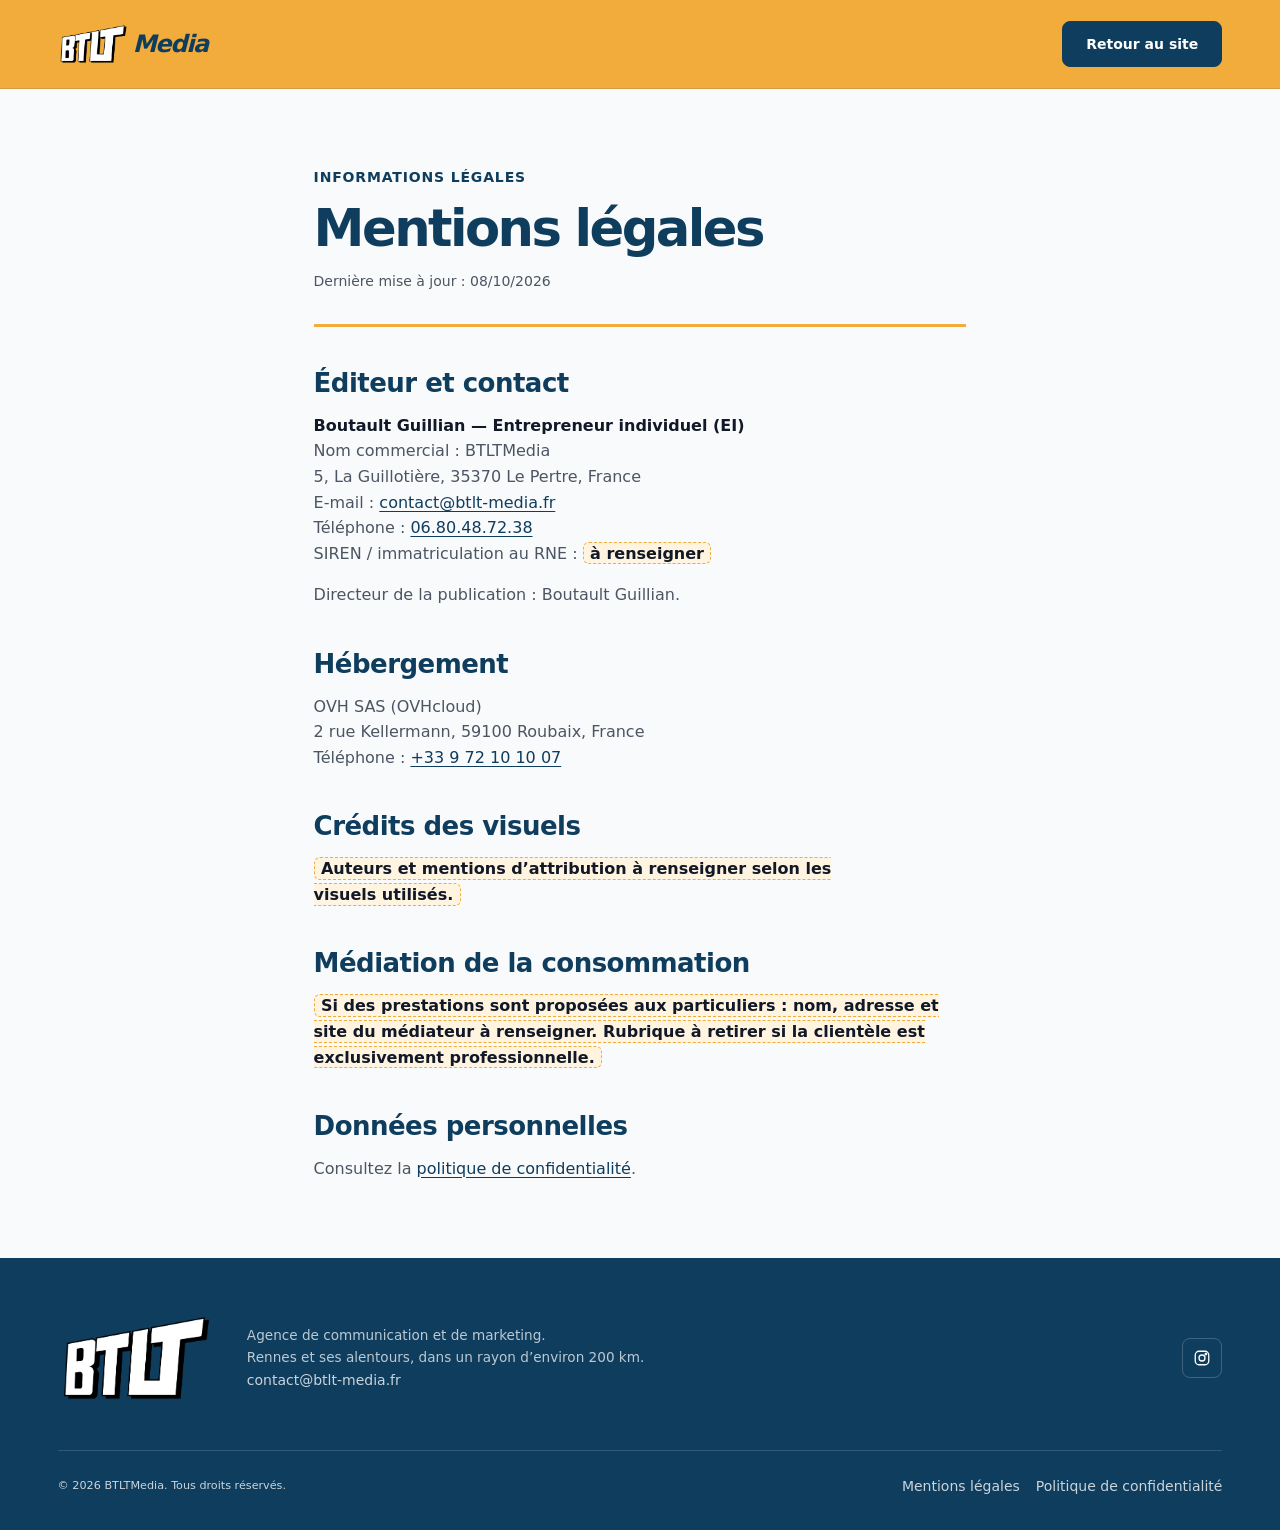
==== commit 95093c10: "Add files via upload" ====
--- a/mentions-legales.html
+++ b/mentions-legales.html
@@ -5,6 +5,7 @@
   <meta name="viewport" content="width=device-width, initial-scale=1">
   <title>Mentions légales — BTLTMedia</title>
   <meta name="description" content="Mentions légales du site BTLTMedia : éditeur, contact et hébergeur.">
+  <link rel="canonical" href="https://btlt-media.fr/mentions-legales.html">
   <meta name="theme-color" content="#F2AC3C">
   <link rel="icon" href="assets/img/favicon.ico" sizes="32x32">
   <link rel="icon" href="assets/img/favicon-32.png" type="image/png" sizes="32x32">
@@ -50,7 +51,7 @@
           <span class="legal__eyebrow">Informations légales</span>
           <h1>Mentions légales</h1>
           <p class="legal__updated">
-            Dernière mise à jour : 28/09/2026
+            Dernière mise à jour : 08/10/2026
           </p>
         </div>
 
@@ -59,7 +60,7 @@
           <p><strong>Boutault Guillian — Entrepreneur individuel (EI)</strong><br>
             Nom commercial : BTLTMedia<br>
             5, La Guillotière, 35370 Le Pertre, France<br>
-            E-mail : <a href="mailto:btlt.mediaa@gmail.com">btlt.mediaa@gmail.com</a><br>
+            E-mail : <a href="mailto:contact@btlt-media.fr">contact@btlt-media.fr</a><br>
             Téléphone : <a href="tel:+33680487238">06.80.48.72.38</a><br>
             SIREN / immatriculation au RNE : <span class="tbd">à renseigner</span></p>
           <p>Directeur de la publication : Boutault Guillian.</p>
@@ -95,8 +96,8 @@
 
         <p class="footer__tagline">
           Agence de communication et de marketing. <br>
-          Secteur principal : Rennes et ses alentours,
-          déplacements dans toute la France.
+          Rennes et ses alentours, dans un rayon d’environ 200 km.<br>
+          <a class="footer__link" href="mailto:contact@btlt-media.fr">contact@btlt-media.fr</a>
         </p>
 
         <ul class="footer__social">
